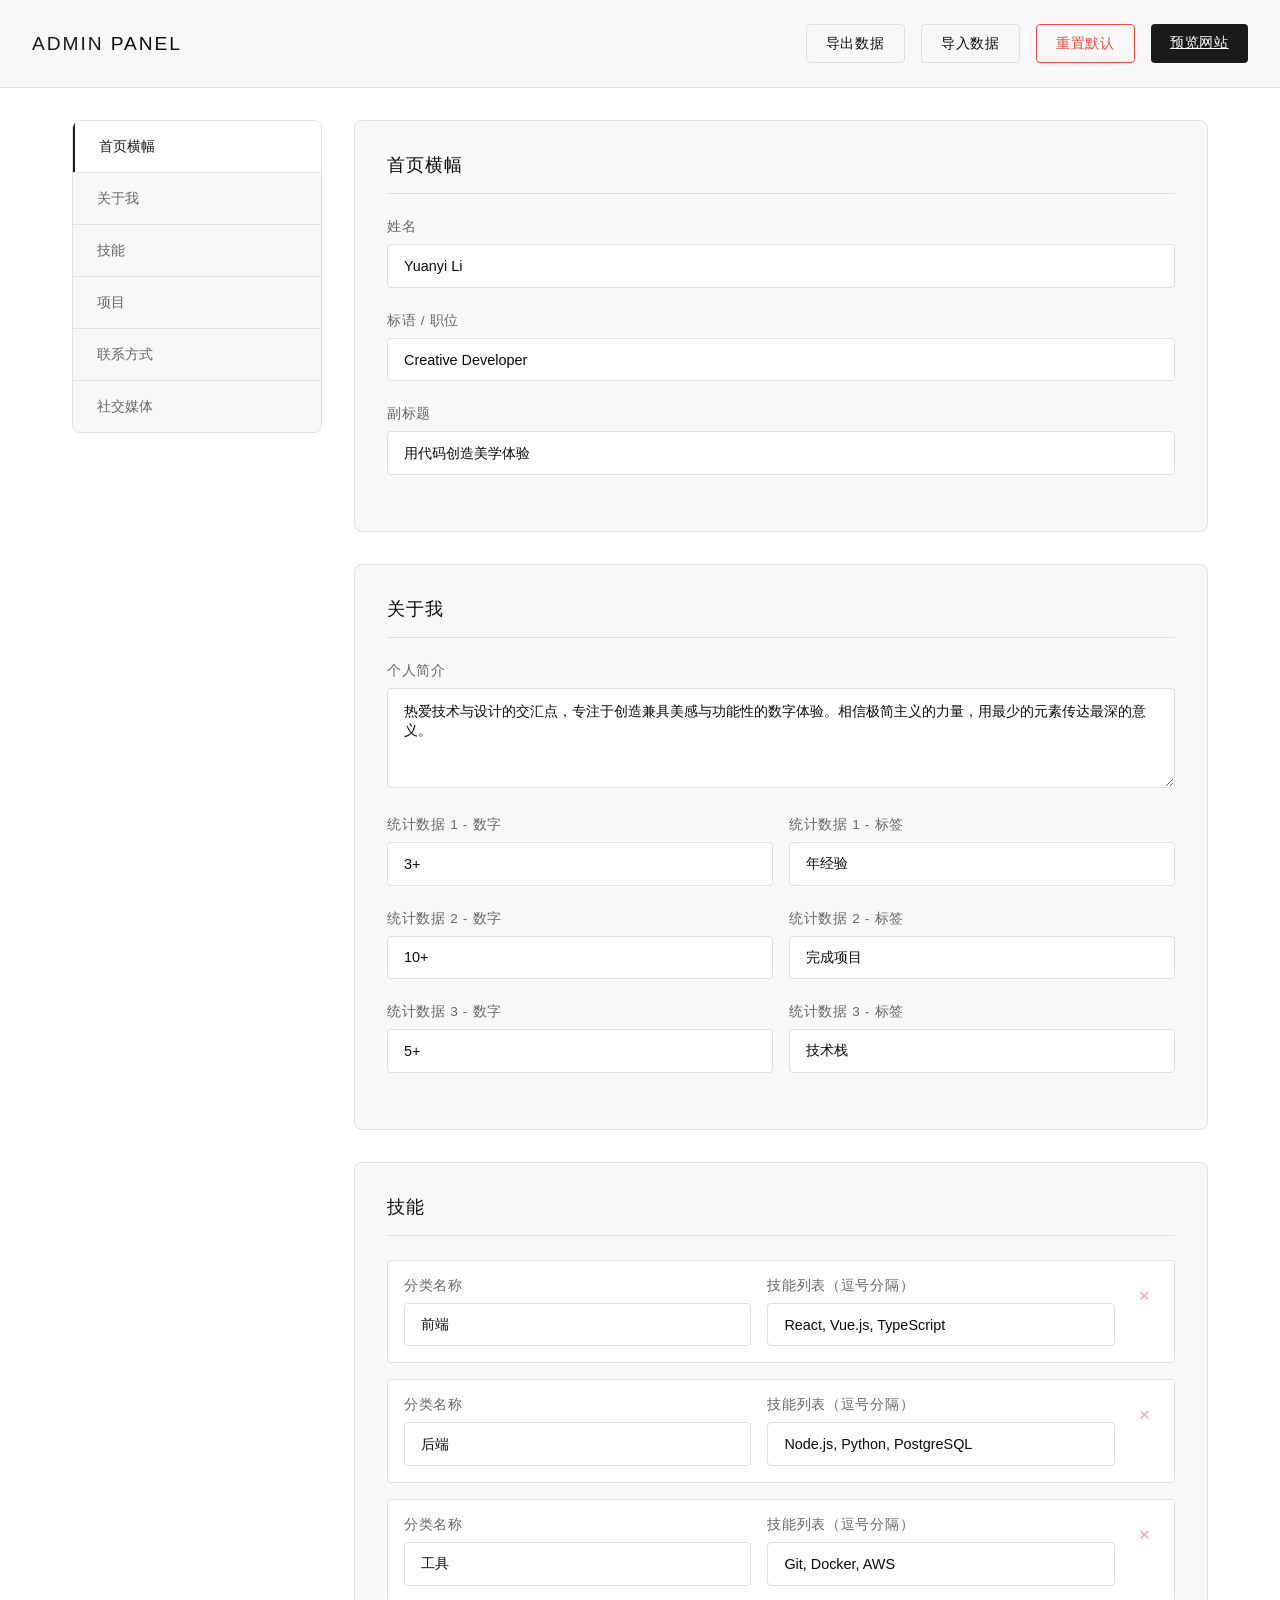
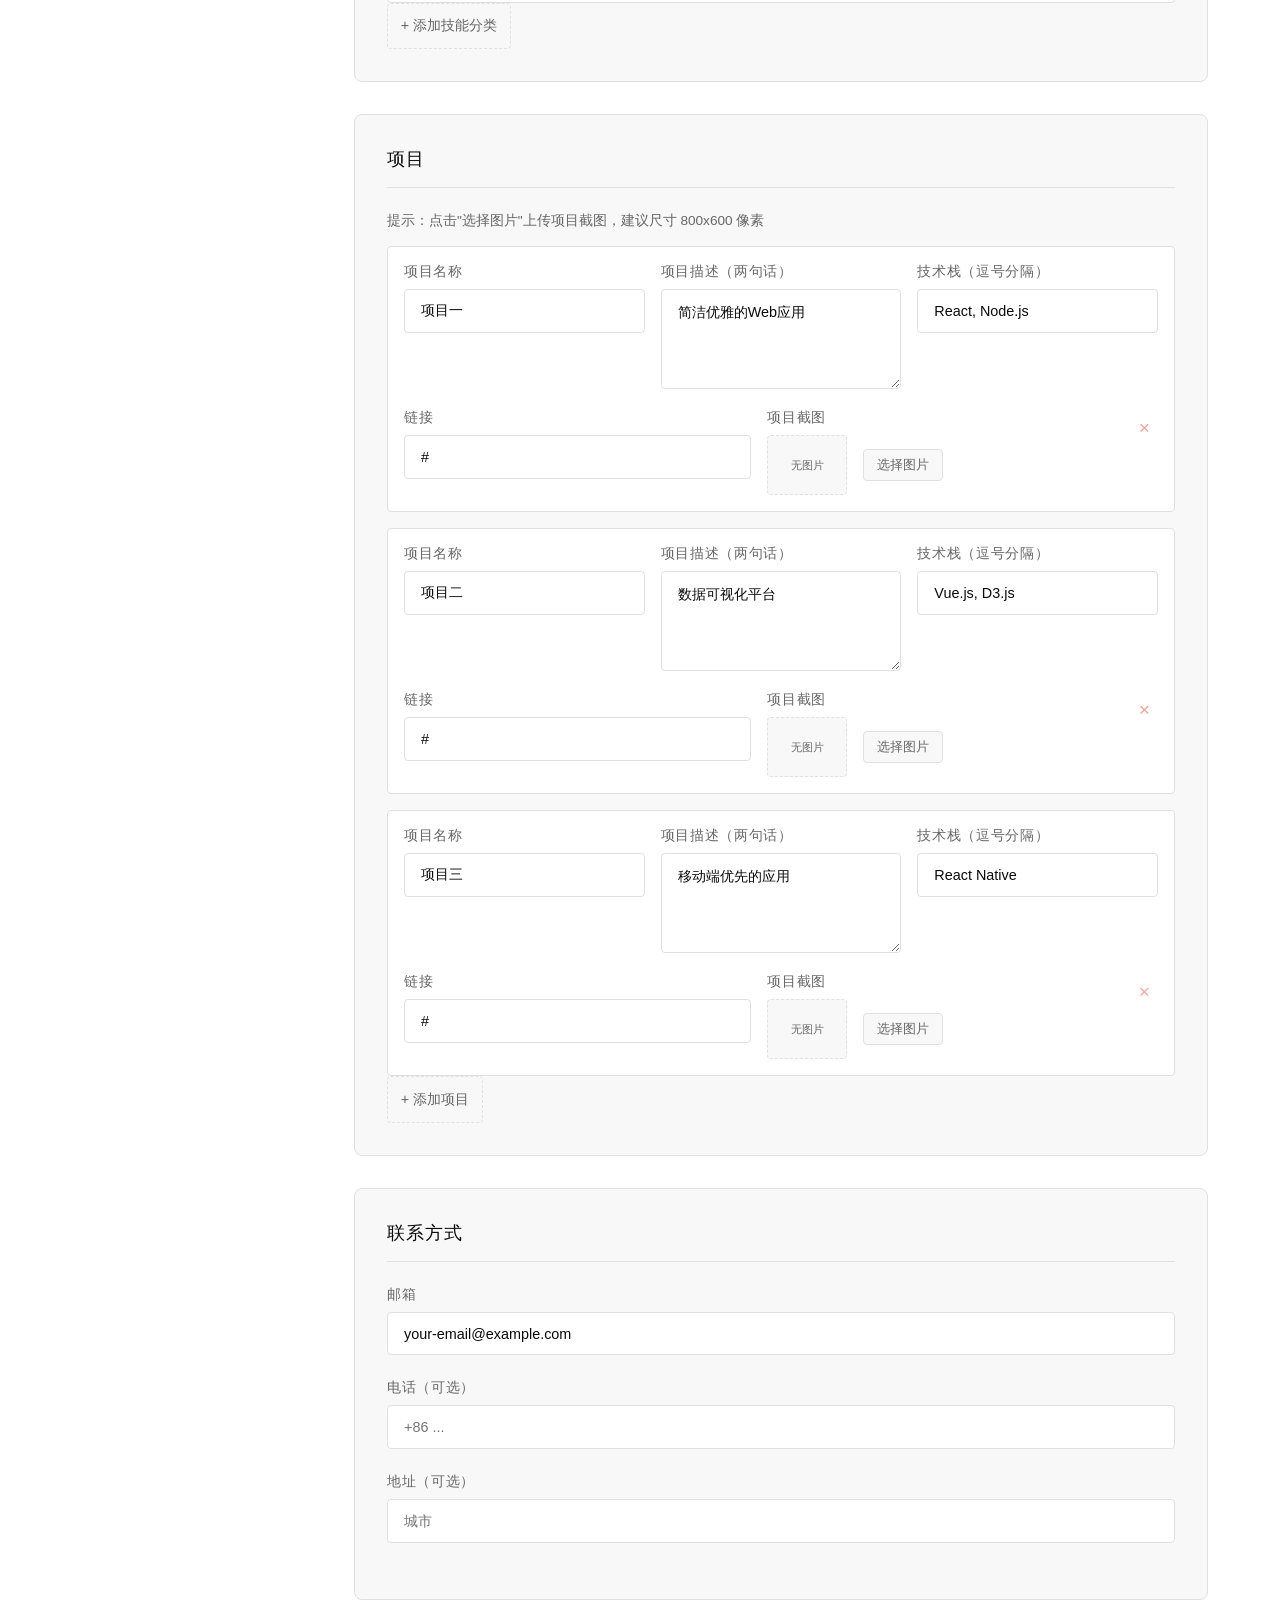
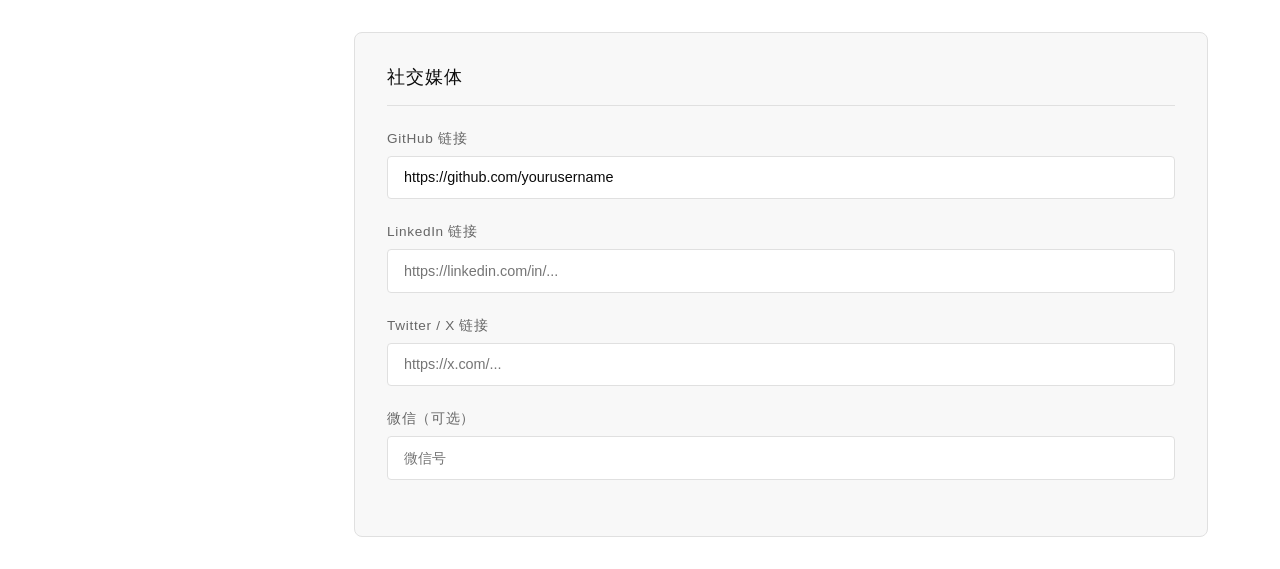
==== admin.html @ ab23c83e "Initial commit" ====
<!DOCTYPE html>
<html lang="zh-CN">
<head>
    <meta charset="UTF-8">
    <meta name="viewport" content="width=device-width, initial-scale=1.0">
    <title>后台管理 - 个人网站</title>
    <style>
        * {
            margin: 0;
            padding: 0;
            box-sizing: border-box;
        }

        :root {
            --primary: #1a1a1a;
            --bg: #ffffff;
            --bg-card: #f8f8f8;
            --border: #e0e0e0;
            --text: #0a0a0a;
            --text-muted: #666;
        }

        body {
            font-family: -apple-system, BlinkMacSystemFont, 'Segoe UI', sans-serif;
            background: var(--bg);
            color: var(--text);
            min-height: 100vh;
        }

        .admin-header {
            background: var(--bg-card);
            border-bottom: 1px solid var(--border);
            padding: 1.5rem 2rem;
            display: flex;
            justify-content: space-between;
            align-items: center;
            position: sticky;
            top: 0;
            z-index: 100;
        }

        .admin-header h1 {
            font-size: 1.2rem;
            font-weight: 500;
            letter-spacing: 0.1em;
        }

        .admin-header h1 span {
            color: var(--primary);
        }

        .header-actions {
            display: flex;
            gap: 1rem;
        }

        .btn {
            padding: 0.6rem 1.2rem;
            border: none;
            border-radius: 4px;
            cursor: pointer;
            font-size: 0.85rem;
            font-weight: 500;
            transition: all 0.3s;
            letter-spacing: 0.05em;
        }

        .btn-primary {
            background: var(--primary);
            color: var(--bg);
        }

        .btn-primary:hover {
            background: #333;
        }

        .btn-secondary {
            background: transparent;
            color: var(--text);
            border: 1px solid var(--border);
        }

        .btn-secondary:hover {
            border-color: var(--primary);
            color: var(--primary);
        }

        .btn-danger {
            background: transparent;
            color: #e74c3c;
            border: 1px solid #e74c3c;
        }

        .btn-danger:hover {
            background: #e74c3c;
            color: white;
        }

        .admin-container {
            max-width: 1200px;
            margin: 0 auto;
            padding: 2rem;
            display: grid;
            grid-template-columns: 250px 1fr;
            gap: 2rem;
        }

        .sidebar {
            position: sticky;
            top: 100px;
            height: fit-content;
        }

        .nav-menu {
            list-style: none;
            background: var(--bg-card);
            border: 1px solid var(--border);
            border-radius: 8px;
            overflow: hidden;
        }

        .nav-menu li {
            border-bottom: 1px solid var(--border);
        }

        .nav-menu li:last-child {
            border-bottom: none;
        }

        .nav-menu a {
            display: block;
            padding: 1rem 1.5rem;
            color: var(--text-muted);
            text-decoration: none;
            transition: all 0.3s;
            font-size: 0.9rem;
        }

        .nav-menu a:hover,
        .nav-menu a.active {
            background: var(--bg);
            color: var(--primary);
            border-left: 2px solid var(--primary);
        }

        .main-content {
            display: flex;
            flex-direction: column;
            gap: 2rem;
        }

        .section-card {
            background: var(--bg-card);
            border: 1px solid var(--border);
            border-radius: 8px;
            padding: 2rem;
        }

        .section-card h2 {
            font-size: 1.1rem;
            font-weight: 500;
            margin-bottom: 1.5rem;
            padding-bottom: 1rem;
            border-bottom: 1px solid var(--border);
            letter-spacing: 0.05em;
        }

        .form-group {
            margin-bottom: 1.5rem;
        }

        .form-group label {
            display: block;
            margin-bottom: 0.5rem;
            color: var(--text-muted);
            font-size: 0.85rem;
            letter-spacing: 0.05em;
        }

        .form-group input,
        .form-group textarea {
            width: 100%;
            padding: 0.8rem 1rem;
            background: var(--bg);
            border: 1px solid var(--border);
            border-radius: 4px;
            color: var(--text);
            font-family: inherit;
            font-size: 0.9rem;
            transition: border-color 0.3s;
        }

        .form-group input:focus,
        .form-group textarea:focus {
            outline: none;
            border-color: var(--primary);
            box-shadow: 0 0 0 2px rgba(26, 26, 26, 0.1);
        }

        .form-group textarea {
            resize: vertical;
            min-height: 100px;
        }

        .form-row {
            display: grid;
            grid-template-columns: 1fr 1fr;
            gap: 1rem;
        }

        .list-editor {
            display: flex;
            flex-direction: column;
            gap: 1rem;
        }

        .list-item {
            display: flex;
            gap: 1rem;
            align-items: start;
            padding: 1rem;
            background: var(--bg);
            border-radius: 4px;
            border: 1px solid var(--border);
            flex-wrap: wrap;
        }

        .list-item .form-group {
            flex: 1;
            margin-bottom: 0;
            min-width: 200px;
        }

        .list-item .btn-remove {
            padding: 0.5rem;
            background: none;
            border: none;
            color: #e74c3c;
            cursor: pointer;
            font-size: 1.2rem;
            opacity: 0.5;
            transition: opacity 0.3s;
        }

        .list-item .btn-remove:hover {
            opacity: 1;
        }

        .image-upload {
            display: flex;
            align-items: center;
            gap: 1rem;
            margin-top: 0.5rem;
        }

        .image-upload .preview {
            width: 80px;
            height: 60px;
            background: var(--bg-card);
            border: 1px dashed var(--border);
            border-radius: 4px;
            display: flex;
            align-items: center;
            justify-content: center;
            overflow: hidden;
            font-size: 0.7rem;
            color: var(--text-muted);
        }

        .image-upload .preview img {
            width: 100%;
            height: 100%;
            object-fit: cover;
        }

        .image-upload input[type="file"] {
            display: none;
        }

        .image-upload .btn-upload {
            padding: 0.4rem 0.8rem;
            background: var(--bg-card);
            border: 1px solid var(--border);
            border-radius: 4px;
            color: var(--text-muted);
            cursor: pointer;
            font-size: 0.8rem;
            transition: all 0.3s;
        }

        .image-upload .btn-upload:hover {
            border-color: var(--primary);
            color: var(--primary);
        }

        .btn-add {
            padding: 0.8rem;
            background: transparent;
            border: 1px dashed var(--border);
            border-radius: 4px;
            color: var(--text-muted);
            cursor: pointer;
            transition: all 0.3s;
            font-size: 0.9rem;
        }

        .btn-add:hover {
            border-color: var(--primary);
            color: var(--primary);
        }

        .btn-add:hover {
            border-color: var(--primary);
            color: var(--primary);
        }

        .preview-link {
            display: inline-flex;
            align-items: center;
            gap: 0.5rem;
            color: var(--primary);
            text-decoration: none;
            font-size: 0.9rem;
            margin-top: 1rem;
        }

        .preview-link:hover {
            text-decoration: underline;
        }

        .toast {
            position: fixed;
            bottom: 2rem;
            right: 2rem;
            background: var(--primary);
            color: var(--bg);
            padding: 1rem 2rem;
            border-radius: 4px;
            font-size: 0.9rem;
            transform: translateY(100px);
            opacity: 0;
            transition: all 0.3s;
            z-index: 1000;
            box-shadow: 0 4px 12px rgba(0,0,0,0.15);
        }

        .toast.show {
            transform: translateY(0);
            opacity: 1;
        }

        @media (max-width: 768px) {
            .admin-container {
                grid-template-columns: 1fr;
            }

            .sidebar {
                position: static;
            }

            .nav-menu {
                display: flex;
                overflow-x: auto;
            }

            .nav-menu li {
                border-bottom: none;
                border-right: 1px solid var(--border);
            }

            .nav-menu a {
                white-space: nowrap;
                padding: 0.8rem 1.2rem;
            }

            .form-row {
                grid-template-columns: 1fr;
            }

            .list-item {
                flex-direction: column;
            }

            .list-item .form-group {
                width: 100%;
            }
        }
    </style>
</head>
<body>
    <header class="admin-header">
        <h1><span>ADMIN</span> PANEL</h1>
        <div class="header-actions">
            <button class="btn btn-secondary" onclick="exportData()">导出数据</button>
            <button class="btn btn-secondary" onclick="importData()">导入数据</button>
            <button class="btn btn-danger" onclick="resetData()">重置默认</button>
            <a href="index.html" class="btn btn-primary" target="_blank">预览网站</a>
        </div>
    </header>

    <div class="admin-container">
        <aside class="sidebar">
            <ul class="nav-menu">
                <li><a href="#hero" class="active">首页横幅</a></li>
                <li><a href="#about">关于我</a></li>
                <li><a href="#skills">技能</a></li>
                <li><a href="#projects">项目</a></li>
                <li><a href="#contact">联系方式</a></li>
                <li><a href="#social">社交媒体</a></li>
            </ul>
        </aside>

        <main class="main-content">
            <!-- Hero Section -->
            <section id="hero" class="section-card">
                <h2>首页横幅</h2>
                <div class="form-group">
                    <label>姓名</label>
                    <input type="text" id="heroName" placeholder="你的名字">
                </div>
                <div class="form-group">
                    <label>标语 / 职位</label>
                    <input type="text" id="heroTagline" placeholder="一句话介绍">
                </div>
                <div class="form-group">
                    <label>副标题</label>
                    <input type="text" id="heroSubtitle" placeholder="补充说明">
                </div>
            </section>

            <!-- About Section -->
            <section id="about" class="section-card">
                <h2>关于我</h2>
                <div class="form-group">
                    <label>个人简介</label>
                    <textarea id="aboutText" rows="4" placeholder="介绍一下你自己"></textarea>
                </div>
                <div class="form-row">
                    <div class="form-group">
                        <label>统计数据 1 - 数字</label>
                        <input type="text" id="stat1Number" placeholder="3+">
                    </div>
                    <div class="form-group">
                        <label>统计数据 1 - 标签</label>
                        <input type="text" id="stat1Label" placeholder="年经验">
                    </div>
                </div>
                <div class="form-row">
                    <div class="form-group">
                        <label>统计数据 2 - 数字</label>
                        <input type="text" id="stat2Number" placeholder="10+">
                    </div>
                    <div class="form-group">
                        <label>统计数据 2 - 标签</label>
                        <input type="text" id="stat2Label" placeholder="完成项目">
                    </div>
                </div>
                <div class="form-row">
                    <div class="form-group">
                        <label>统计数据 3 - 数字</label>
                        <input type="text" id="stat3Number" placeholder="5+">
                    </div>
                    <div class="form-group">
                        <label>统计数据 3 - 标签</label>
                        <input type="text" id="stat3Label" placeholder="技术栈">
                    </div>
                </div>
            </section>

            <!-- Skills Section -->
            <section id="skills" class="section-card">
                <h2>技能</h2>
                <div id="skillsList" class="list-editor">
                    <!-- Dynamic content -->
                </div>
                <button class="btn-add" onclick="addSkill()">+ 添加技能分类</button>
            </section>

            <!-- Projects Section -->
            <section id="projects" class="section-card">
                <h2>项目</h2>
                <p style="color: var(--text-muted); margin-bottom: 1rem; font-size: 0.85rem;">
                    提示：点击"选择图片"上传项目截图，建议尺寸 800x600 像素
                </p>
                <div id="projectsList" class="list-editor">
                    <!-- Dynamic content -->
                </div>
                <button class="btn-add" onclick="addProject()">+ 添加项目</button>
            </section>

            <!-- Contact Section -->
            <section id="contact" class="section-card">
                <h2>联系方式</h2>
                <div class="form-group">
                    <label>邮箱</label>
                    <input type="email" id="contactEmail" placeholder="your@email.com">
                </div>
                <div class="form-group">
                    <label>电话（可选）</label>
                    <input type="tel" id="contactPhone" placeholder="+86 ...">
                </div>
                <div class="form-group">
                    <label>地址（可选）</label>
                    <input type="text" id="contactAddress" placeholder="城市">
                </div>
            </section>

            <!-- Social Section -->
            <section id="social" class="section-card">
                <h2>社交媒体</h2>
                <div class="form-group">
                    <label>GitHub 链接</label>
                    <input type="url" id="socialGithub" placeholder="https://github.com/...">
                </div>
                <div class="form-group">
                    <label>LinkedIn 链接</label>
                    <input type="url" id="socialLinkedin" placeholder="https://linkedin.com/in/...">
                </div>
                <div class="form-group">
                    <label>Twitter / X 链接</label>
                    <input type="url" id="socialTwitter" placeholder="https://x.com/...">
                </div>
                <div class="form-group">
                    <label>微信（可选）</label>
                    <input type="text" id="socialWechat" placeholder="微信号">
                </div>
            </section>
        </main>
    </div>

    <div class="toast" id="toast">保存成功</div>

    <script>
        // Default data
        const defaultData = {
            hero: {
                name: "Yuanyi Li",
                tagline: "Creative Developer",
                subtitle: "用代码创造美学体验"
            },
            about: {
                text: "热爱技术与设计的交汇点，专注于创造兼具美感与功能性的数字体验。相信极简主义的力量，用最少的元素传达最深的意义。",
                stats: [
                    { number: "3+", label: "年经验" },
                    { number: "10+", label: "完成项目" },
                    { number: "5+", label: "技术栈" }
                ]
            },
            skills: [
                { title: "前端", items: "React, Vue.js, TypeScript" },
                { title: "后端", items: "Node.js, Python, PostgreSQL" },
                { title: "工具", items: "Git, Docker, AWS" }
            ],
            projects: [
                { name: "项目一", desc: "简洁优雅的Web应用", tech: "React, Node.js", link: "#" },
                { name: "项目二", desc: "数据可视化平台", tech: "Vue.js, D3.js", link: "#" },
                { name: "项目三", desc: "移动端优先的应用", tech: "React Native", link: "#" }
            ],
            contact: {
                email: "your-email@example.com",
                phone: "",
                address: ""
            },
            social: {
                github: "https://github.com/yourusername",
                linkedin: "",
                twitter: "",
                wechat: ""
            }
        };

        // Load data from localStorage
        function loadData() {
            const saved = localStorage.getItem('siteData');
            return saved ? JSON.parse(saved) : { ...defaultData };
        }

        // Save data to localStorage
        function saveData(data) {
            localStorage.setItem('siteData', JSON.stringify(data));
            showToast('保存成功');
        }

        // Show toast notification
        function showToast(message) {
            const toast = document.getElementById('toast');
            toast.textContent = message;
            toast.classList.add('show');
            setTimeout(() => toast.classList.remove('show'), 2000);
        }

        // Populate form with data
        function populateForm(data) {
            // Hero
            document.getElementById('heroName').value = data.hero.name;
            document.getElementById('heroTagline').value = data.hero.tagline;
            document.getElementById('heroSubtitle').value = data.hero.subtitle;

            // About
            document.getElementById('aboutText').value = data.about.text;
            document.getElementById('stat1Number').value = data.about.stats[0].number;
            document.getElementById('stat1Label').value = data.about.stats[0].label;
            document.getElementById('stat2Number').value = data.about.stats[1].number;
            document.getElementById('stat2Label').value = data.about.stats[1].label;
            document.getElementById('stat3Number').value = data.about.stats[2].number;
            document.getElementById('stat3Label').value = data.about.stats[2].label;

            // Contact
            document.getElementById('contactEmail').value = data.contact.email;
            document.getElementById('contactPhone').value = data.contact.phone;
            document.getElementById('contactAddress').value = data.contact.address;

            // Social
            document.getElementById('socialGithub').value = data.social.github;
            document.getElementById('socialLinkedin').value = data.social.linkedin;
            document.getElementById('socialTwitter').value = data.social.twitter;
            document.getElementById('socialWechat').value = data.social.wechat;

            // Skills
            renderSkills(data.skills);

            // Projects
            renderProjects(data.projects);
        }

        // Render skills list
        function renderSkills(skills) {
            const container = document.getElementById('skillsList');
            container.innerHTML = skills.map((skill, i) => `
                <div class="list-item">
                    <div class="form-group">
                        <label>分类名称</label>
                        <input type="text" value="${skill.title}" onchange="updateSkill(${i}, 'title', this.value)">
                    </div>
                    <div class="form-group">
                        <label>技能列表（逗号分隔）</label>
                        <input type="text" value="${skill.items}" onchange="updateSkill(${i}, 'items', this.value)">
                    </div>
                    <button class="btn-remove" onclick="removeSkill(${i})">&times;</button>
                </div>
            `).join('');
        }

        // Render projects list
        function renderProjects(projects) {
            const container = document.getElementById('projectsList');
            container.innerHTML = projects.map((project, i) => `
                <div class="list-item">
                    <div class="form-group">
                        <label>项目名称</label>
                        <input type="text" value="${project.name}" onchange="updateProject(${i}, 'name', this.value)">
                    </div>
                    <div class="form-group">
                        <label>项目描述（两句话）</label>
                        <textarea rows="2" onchange="updateProject(${i}, 'desc', this.value)">${project.desc}</textarea>
                    </div>
                    <div class="form-group">
                        <label>技术栈（逗号分隔）</label>
                        <input type="text" value="${project.tech}" onchange="updateProject(${i}, 'tech', this.value)">
                    </div>
                    <div class="form-group">
                        <label>链接</label>
                        <input type="url" value="${project.link}" onchange="updateProject(${i}, 'link', this.value)">
                    </div>
                    <div class="form-group">
                        <label>项目截图</label>
                        <div class="image-upload">
                            <div class="preview" id="preview-${i}">
                                ${project.image ? `<img src="${project.image}" alt="预览">` : '无图片'}
                            </div>
                            <button class="btn-upload" onclick="document.getElementById('file-${i}').click()">选择图片</button>
                            <input type="file" id="file-${i}" accept="image/*" onchange="handleImageUpload(${i}, this)">
                            ${project.image ? `<button class="btn-upload" onclick="removeImage(${i})">删除图片</button>` : ''}
                        </div>
                    </div>
                    <button class="btn-remove" onclick="removeProject(${i})">&times;</button>
                </div>
            `).join('');
        }

        // Handle image upload
        function handleImageUpload(index, input) {
            const file = input.files[0];
            if (!file) return;

            const reader = new FileReader();
            reader.onload = (e) => {
                const data = loadData();
                data.projects[index].image = e.target.result;
                saveData(data);
                renderProjects(data.projects);
            };
            reader.readAsDataURL(file);
        }

        // Remove image
        function removeImage(index) {
            const data = loadData();
            data.projects[index].image = '';
            saveData(data);
            renderProjects(data.projects);
        }

        // Update skill
        function updateSkill(index, field, value) {
            const data = loadData();
            data.skills[index][field] = value;
            saveData(data);
        }

        // Add skill
        function addSkill() {
            const data = loadData();
            data.skills.push({ title: "新分类", items: "技能1, 技能2" });
            saveData(data);
            renderSkills(data.skills);
        }

        // Remove skill
        function removeSkill(index) {
            const data = loadData();
            data.skills.splice(index, 1);
            saveData(data);
            renderSkills(data.skills);
        }

        // Update project
        function updateProject(index, field, value) {
            const data = loadData();
            data.projects[index][field] = value;
            saveData(data);
        }

        // Add project
        function addProject() {
            const data = loadData();
            data.projects.push({ name: "新项目", desc: "项目描述", tech: "技术栈", link: "#" });
            saveData(data);
            renderProjects(data.projects);
        }

        // Remove project
        function removeProject(index) {
            const data = loadData();
            data.projects.splice(index, 1);
            saveData(data);
            renderProjects(data.projects);
        }

        // Collect all form data
        function collectFormData() {
            const data = {
                hero: {
                    name: document.getElementById('heroName').value,
                    tagline: document.getElementById('heroTagline').value,
                    subtitle: document.getElementById('heroSubtitle').value
                },
                about: {
                    text: document.getElementById('aboutText').value,
                    stats: [
                        { number: document.getElementById('stat1Number').value, label: document.getElementById('stat1Label').value },
                        { number: document.getElementById('stat2Number').value, label: document.getElementById('stat2Label').value },
                        { number: document.getElementById('stat3Number').value, label: document.getElementById('stat3Label').value }
                    ]
                },
                skills: loadData().skills,
                projects: loadData().projects,
                contact: {
                    email: document.getElementById('contactEmail').value,
                    phone: document.getElementById('contactPhone').value,
                    address: document.getElementById('contactAddress').value
                },
                social: {
                    github: document.getElementById('socialGithub').value,
                    linkedin: document.getElementById('socialLinkedin').value,
                    twitter: document.getElementById('socialTwitter').value,
                    wechat: document.getElementById('socialWechat').value
                }
            };
            return data;
        }

        // Auto-save on input change
        document.querySelectorAll('input, textarea').forEach(input => {
            input.addEventListener('change', () => {
                const data = collectFormData();
                saveData(data);
            });
        });

        // Export data
        function exportData() {
            const data = loadData();
            const blob = new Blob([JSON.stringify(data, null, 2)], { type: 'application/json' });
            const url = URL.createObjectURL(blob);
            const a = document.createElement('a');
            a.href = url;
            a.download = 'site-data.json';
            a.click();
            URL.revokeObjectURL(url);
            showToast('数据已导出');
        }

        // Import data
        function importData() {
            const input = document.createElement('input');
            input.type = 'file';
            input.accept = '.json';
            input.onchange = (e) => {
                const file = e.target.files[0];
                const reader = new FileReader();
                reader.onload = (event) => {
                    try {
                        const data = JSON.parse(event.target.result);
                        saveData(data);
                        populateForm(data);
                        showToast('数据已导入');
                    } catch (err) {
                        showToast('导入失败：文件格式错误');
                    }
                };
                reader.readAsText(file);
            };
            input.click();
        }

        // Reset data
        function resetData() {
            if (confirm('确定要重置所有数据为默认值吗？')) {
                saveData(defaultData);
                populateForm(defaultData);
                showToast('已重置为默认值');
            }
        }

        // Smooth scroll for nav links
        document.querySelectorAll('.nav-menu a').forEach(link => {
            link.addEventListener('click', (e) => {
                e.preventDefault();
                const target = document.querySelector(link.getAttribute('href'));
                target.scrollIntoView({ behavior: 'smooth', block: 'start' });

                document.querySelectorAll('.nav-menu a').forEach(l => l.classList.remove('active'));
                link.classList.add('active');
            });
        });

        // Initialize
        const data = loadData();
        populateForm(data);
    </script>
</body>
</html>
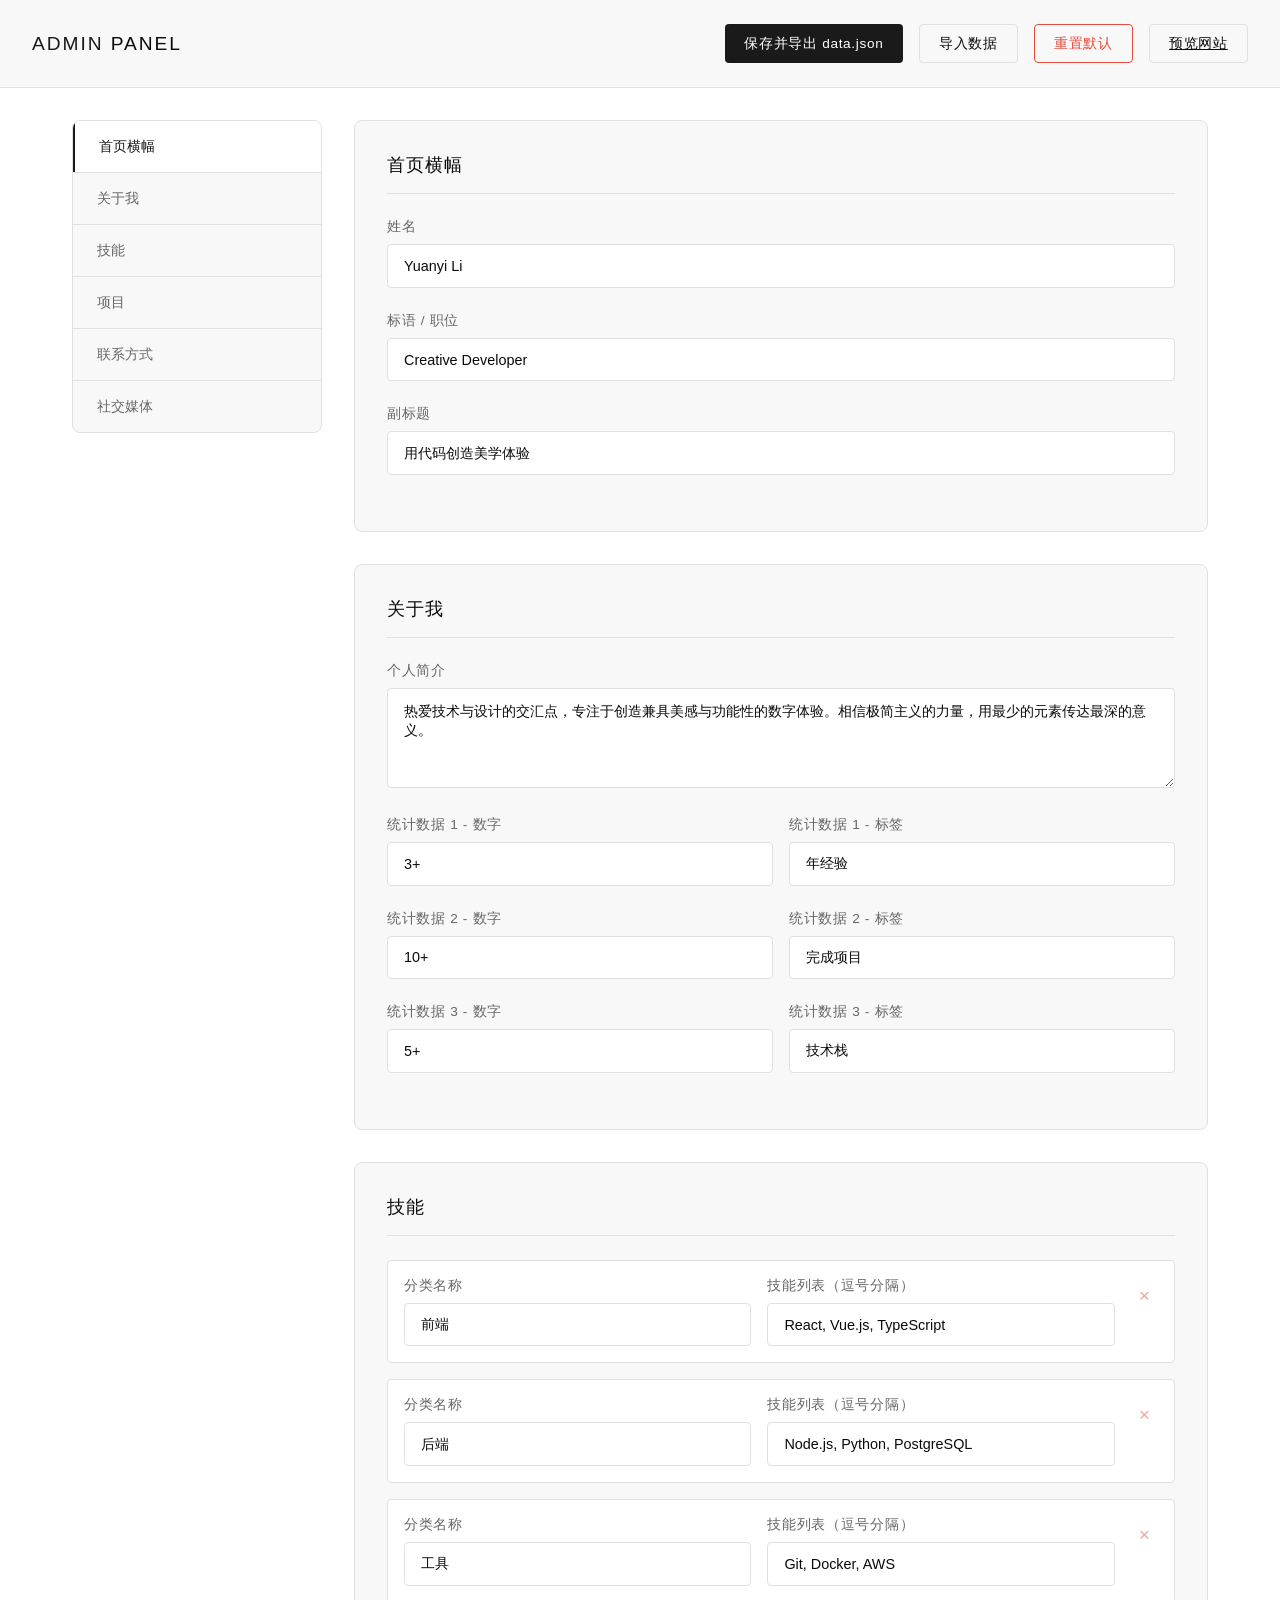
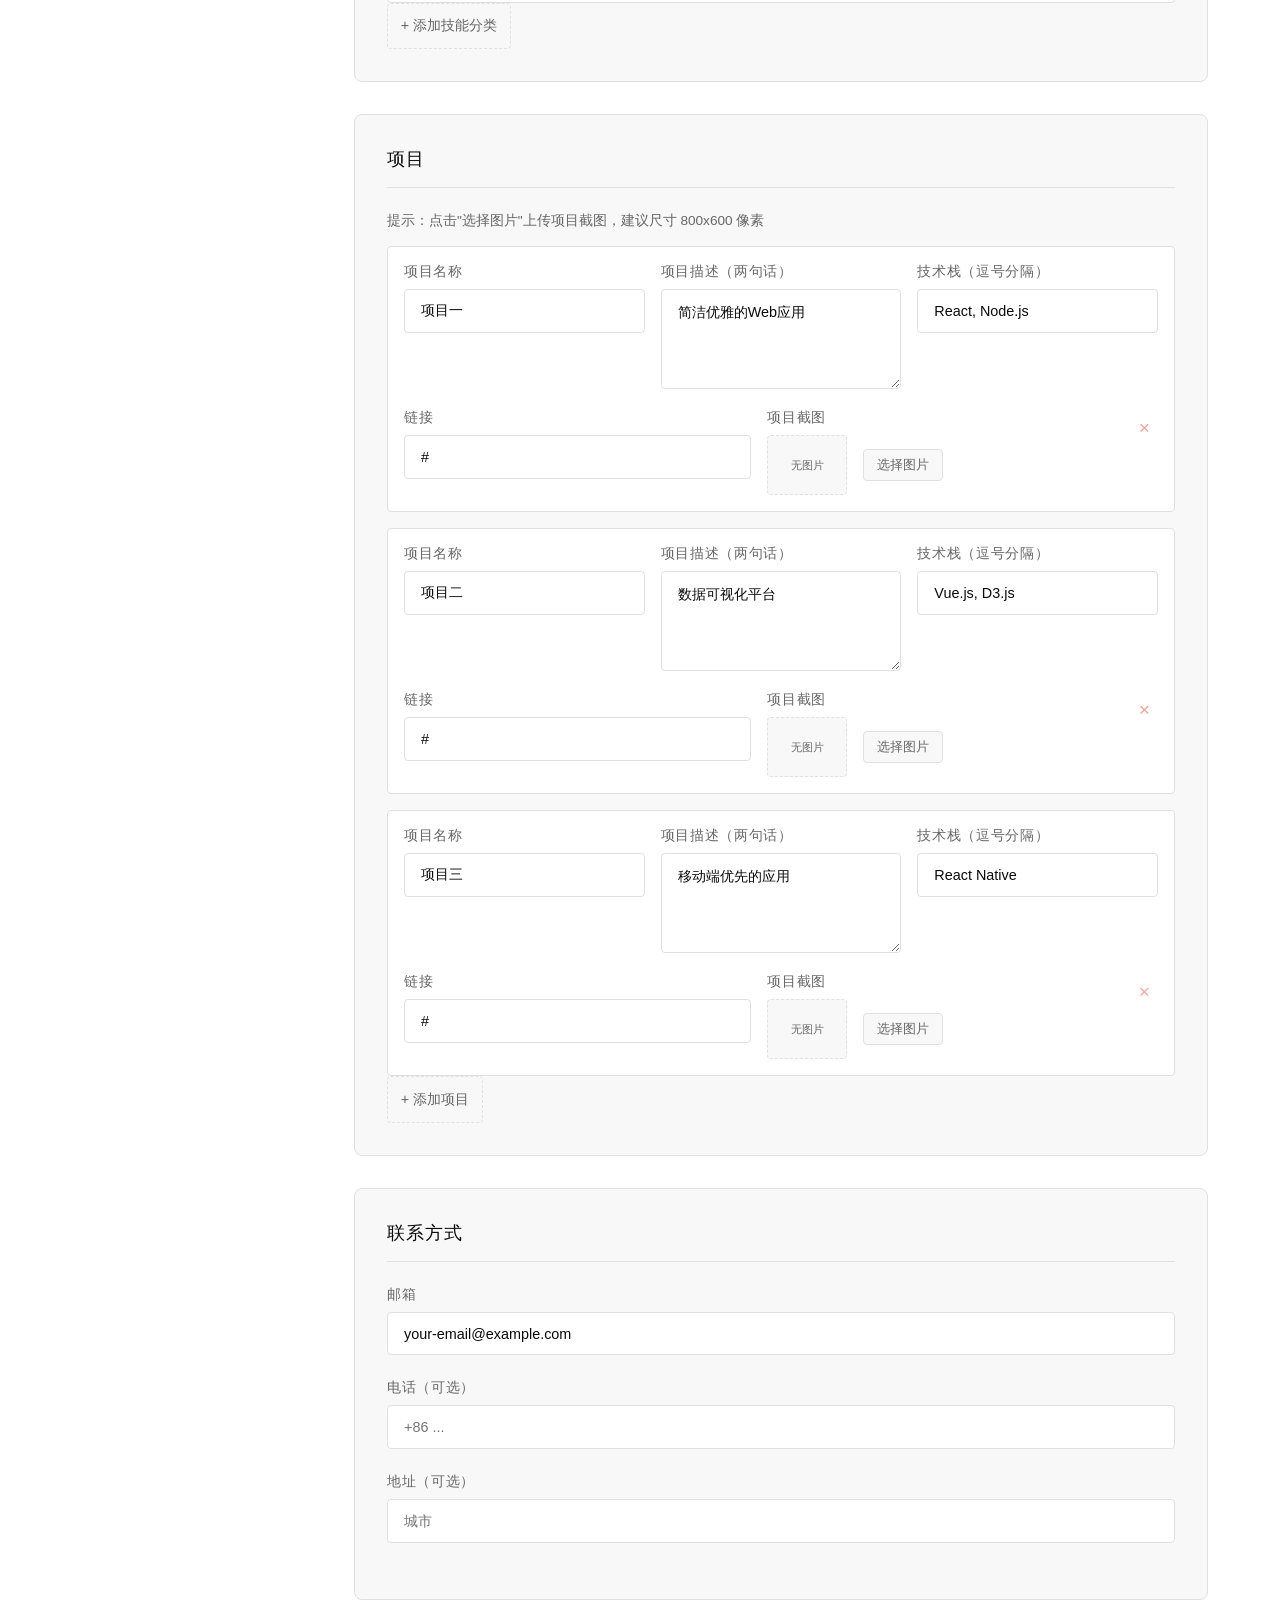
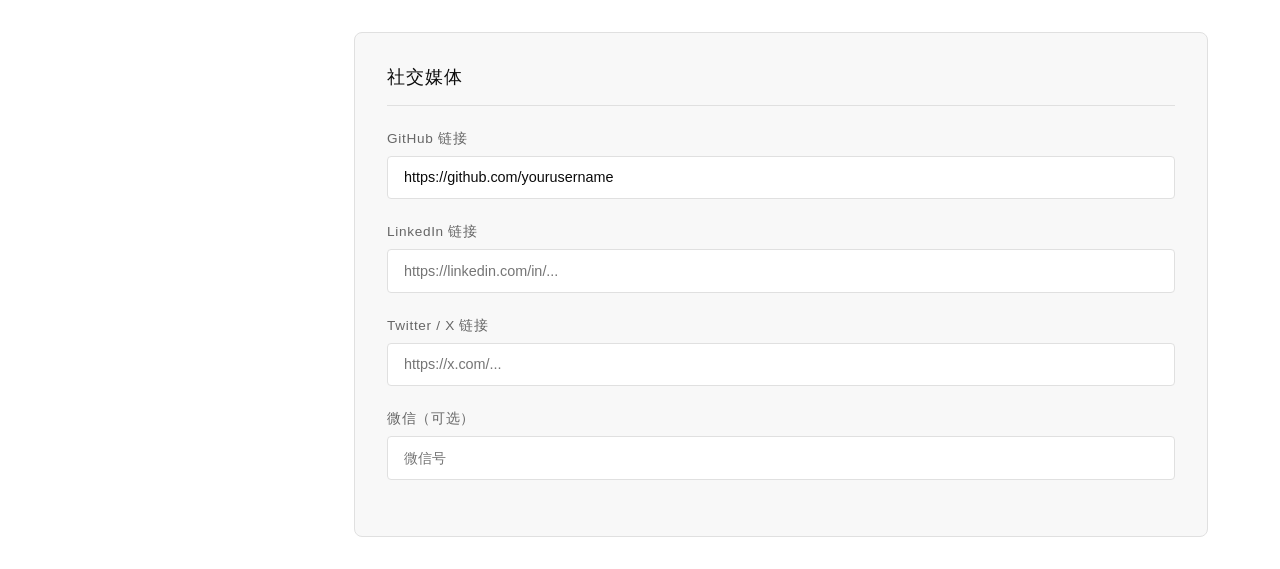
==== commit 715b6f70: "update" ====
--- a/admin.html
+++ b/admin.html
@@ -391,10 +391,10 @@
     <header class="admin-header">
         <h1><span>ADMIN</span> PANEL</h1>
         <div class="header-actions">
-            <button class="btn btn-secondary" onclick="exportData()">导出数据</button>
+            <button class="btn btn-primary" onclick="deployData()">保存并导出 data.json</button>
             <button class="btn btn-secondary" onclick="importData()">导入数据</button>
             <button class="btn btn-danger" onclick="resetData()">重置默认</button>
-            <a href="index.html" class="btn btn-primary" target="_blank">预览网站</a>
+            <a href="index.html" class="btn btn-secondary" target="_blank">预览网站</a>
         </div>
     </header>
 
@@ -788,17 +788,18 @@
             });
         });
 
-        // Export data
-        function exportData() {
-            const data = loadData();
+        // Deploy: save to localStorage and export data.json
+        function deployData() {
+            const data = collectFormData();
+            saveData(data);
             const blob = new Blob([JSON.stringify(data, null, 2)], { type: 'application/json' });
             const url = URL.createObjectURL(blob);
             const a = document.createElement('a');
             a.href = url;
-            a.download = 'site-data.json';
+            a.download = 'data.json';
             a.click();
             URL.revokeObjectURL(url);
-            showToast('数据已导出');
+            showToast('已导出 data.json，请替换项目中的文件后重新部署');
         }
 
         // Import data
